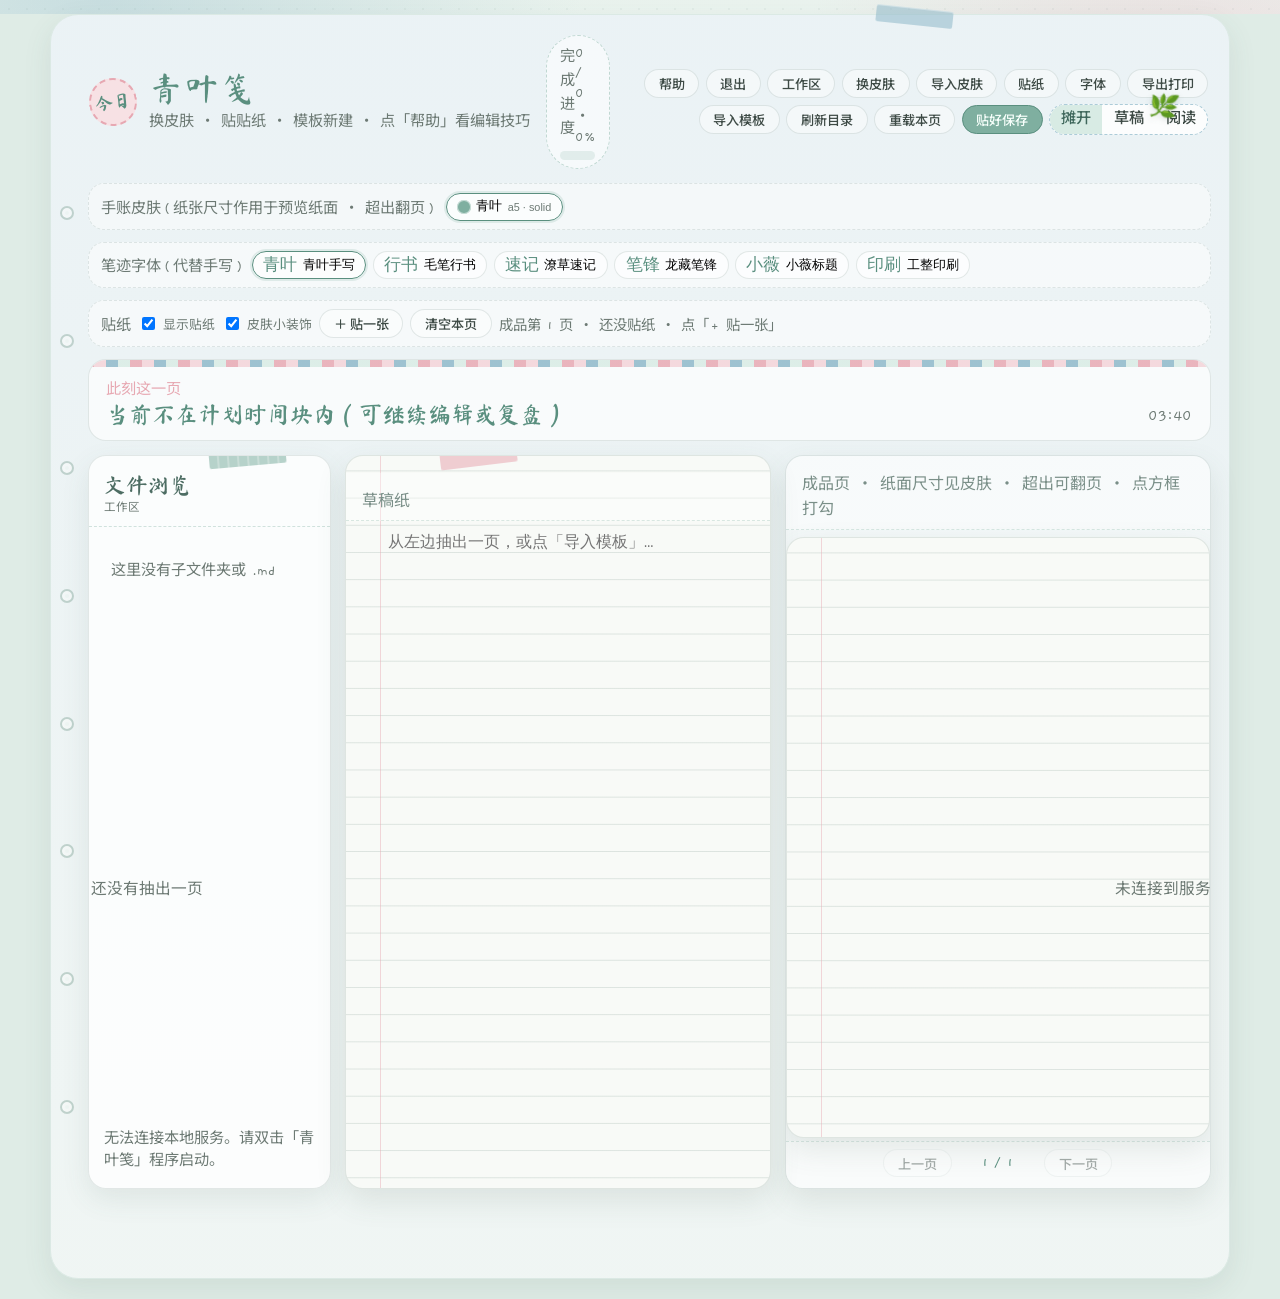
==== index.html @ 2bfd46d1 "Initial release of 青叶笺 (qingye-jian). Local journal-style Markdown editor with skins, stickers, temp" ====
<!DOCTYPE html>
<html lang="zh-CN">
<head>
  <meta charset="UTF-8" />
  <meta name="viewport" content="width=device-width, initial-scale=1" />
  <title>青叶笺 · 学习计划</title>
  <link rel="preconnect" href="https://fonts.googleapis.com" />
  <link rel="preconnect" href="https://fonts.gstatic.com" crossorigin />
  <link href="https://fonts.googleapis.com/css2?family=Gaegu:wght@400;700&family=Liu+Jian+Mao+Cao&family=Long+Cang&family=Ma+Shan+Zheng&family=Noto+Sans+SC:wght@400;500;700&family=ZCOOL+XiaoWei&family=Zhi+Mang+Xing&display=swap" rel="stylesheet" />
  <link rel="stylesheet" href="styles.css" />
  <script defer src="marked.min.js"></script>
  <script defer src="app.js"></script>
</head>
<body data-theme="qingye">
  <div class="desk" aria-hidden="true">
    <div class="desk-wash"></div>
    <div class="desk-dots"></div>
    <div class="petal p1"></div>
    <div class="petal p2"></div>
    <div class="petal p3"></div>
  </div>

  <div class="notebook">
    <div class="spiral" aria-hidden="true">
      <span></span><span></span><span></span><span></span><span></span><span></span><span></span><span></span>
    </div>
    <div class="skin-decor-layer" id="skinDecorLayer" aria-hidden="true"></div>

    <header class="topbar">
      <div class="brand">
        <div class="brand-stamp" id="brandStamp">今日</div>
        <div class="brand-text">
          <h1 class="brand-mark" id="brandMark">青叶笺</h1>
          <p class="brand-sub">换皮肤 · 贴贴纸 · 模板新建 · 点「帮助」看编辑技巧</p>
        </div>
      </div>

      <div class="progress-wrap" title="勾选进度">
        <div class="progress-meta">
          <span>完成进度</span>
          <span><span id="progressLabel">0 / 0</span> · <span id="progressPct">0%</span></span>
        </div>
        <div class="progress-track">
          <div class="progress-fill" id="progressFill"></div>
        </div>
      </div>

      <div class="actions">
        <button type="button" class="btn soft" id="btnHelp" title="打开编辑技巧帮助">帮助</button>
        <button type="button" class="btn soft" id="btnQuitApp" title="退出本地程序（关闭后台服务）">退出</button>
        <button type="button" class="btn soft" id="btnWorkspace" title="点选或浏览选择工作区文件夹">工作区</button>
        <button type="button" class="btn soft" id="btnThemes" title="切换手账皮肤（纸张/横线/贴纸）">换皮肤</button>
        <button type="button" class="btn soft" id="btnImportSkin" title="导入自定义皮肤 JSON">导入皮肤</button>
        <button type="button" class="btn soft" id="btnStickers" title="开关贴纸、添加可写内容的贴纸">贴纸</button>
        <button type="button" class="btn soft" id="btnFonts" title="切换手写 / 印刷字体">字体</button>
        <button type="button" class="btn soft" id="btnExportPrint" title="按成品纸面导出打印 / 另存 PDF">导出打印</button>
        <button type="button" class="btn soft" id="btnTemplates" title="从 templates 复制一份新计划">导入模板</button>
        <button type="button" class="btn soft" id="btnReloadList">刷新目录</button>
        <button type="button" class="btn soft" id="btnReloadFile">重载本页</button>
        <button type="button" class="btn primary" id="btnSave">贴好保存</button>
        <div class="seg" role="group" aria-label="视图">
          <button type="button" class="seg-btn active" data-view="split">摊开</button>
          <button type="button" class="seg-btn" data-view="edit">草稿</button>
          <button type="button" class="seg-btn" data-view="preview">阅读</button>
        </div>
      </div>
    </header>

    <section class="theme-rail" id="themeRail" aria-label="手账皮肤">
      <div class="theme-rail-label">手账皮肤（纸张尺寸作用于预览纸面 · 超出翻页）</div>
      <div class="theme-chips" id="themeChips"></div>
    </section>

    <section class="font-rail" id="fontRail" aria-label="笔迹字体">
      <div class="theme-rail-label">笔迹字体（代替手写）</div>
      <div class="theme-chips" id="fontChips"></div>
    </section>

    <section class="sticker-rail" id="stickerRail" aria-label="贴纸工具">
      <div class="theme-rail-label">贴纸</div>
      <label class="sticker-toggle">
        <input type="checkbox" id="chkStickersEnabled" checked />
        <span>显示贴纸</span>
      </label>
      <label class="sticker-toggle">
        <input type="checkbox" id="chkSkinDecor" checked />
        <span>皮肤小装饰</span>
      </label>
      <button type="button" class="btn soft" id="btnAddSticker">＋ 贴一张</button>
      <button type="button" class="btn soft" id="btnClearStickers" title="清空本页用户贴纸">清空本页</button>
      <span class="sticker-hint" id="stickerHint">贴纸贴在成品页 · 随翻页 · 拖动 / 双击 / 翘边撕掉</span>
    </section>

    <aside class="nowbar" id="nowBar">
      <div class="washi washi-a" aria-hidden="true"></div>
      <div class="now-kicker">此刻这一页</div>
      <div class="now-title" id="nowTitle">还没对上正在进行的时间块</div>
      <div class="now-time" id="nowTime"></div>
    </aside>

    <div class="layout">
      <aside class="files sticker-card" aria-label="工作区 Markdown">
        <div class="tape tape-green" aria-hidden="true"></div>
        <div class="files-head">
          <div class="files-title">文件浏览</div>
          <div class="files-path" id="folderPath">工作区</div>
        </div>
        <ul class="file-list" id="fileList"></ul>
        <p class="files-hint" id="filesHint">可进入子文件夹，打开任意 .md</p>
      </aside>

      <main class="workspace view-split" id="workspace">
        <section class="pane editor-pane paper-pane" aria-label="Markdown 编辑">
          <div class="tape tape-pink" aria-hidden="true"></div>
          <label class="pane-label" for="editor">草稿纸</label>
          <textarea id="editor" spellcheck="false" placeholder="从左边抽出一页，或点「导入模板」…"></textarea>
        </section>
        <section class="pane preview-pane" aria-label="预览">
          <div class="tape tape-sky" aria-hidden="true"></div>
          <div class="pane-label">成品页 · 纸面尺寸见皮肤 · 超出可翻页 · 点方框打勾</div>
          <div class="page-stage paper-pane" id="pageStage">
            <article class="preview markdown-body page-sheet" id="preview"></article>
            <div class="sticker-layer" id="stickerLayer" aria-hidden="true"></div>
          </div>
          <nav class="page-nav" id="pageNav" aria-label="预览翻页">
            <button type="button" class="btn soft page-nav-btn" id="btnPagePrev" title="上一页">上一页</button>
            <span class="page-indicator" id="pageIndicator">1 / 1</span>
            <button type="button" class="btn soft page-nav-btn" id="btnPageNext" title="下一页">下一页</button>
          </nav>
        </section>
      </main>
    </div>

    <footer class="status">
      <span id="fileName">还没有抽出一页</span>
      <span id="saveState">准备好了</span>
    </footer>
  </div>

  <dialog class="modal help-modal" id="helpModal">
    <div class="modal-card help-modal-card">
      <div class="modal-head">
        <div>
          <h2 class="modal-title">编辑技巧</h2>
          <p class="modal-desc">分页、勾选、贴纸、皮肤与导出等写法都在这里。文档在程序目录 <code>help/</code>。</p>
        </div>
        <button type="button" class="btn soft" id="btnHelpClose">关闭</button>
      </div>
      <article class="help-body markdown-body" id="helpBody" aria-live="polite">
        <p class="help-loading">正在打开帮助…</p>
      </article>
      <p class="modal-status" id="helpStatus"></p>
    </div>
  </dialog>

  <dialog class="modal" id="workspaceModal">
    <div class="modal-card">
      <div class="modal-head">
        <div>
          <h2 class="modal-title">选择工作区</h2>
          <p class="modal-desc">工作区内的文件夹和 .md 都能浏览。点常用位置，或打开系统文件夹窗口。</p>
        </div>
        <button type="button" class="btn soft" id="btnWorkspaceClose">关闭</button>
      </div>
      <p class="workspace-current">当前：<strong id="workspaceCurrentPath">-</strong></p>
      <div class="workspace-actions">
        <button type="button" class="btn primary" id="btnWorkspaceBrowse">浏览文件夹…</button>
        <button type="button" class="btn soft" id="btnWorkspaceRefresh">刷新列表</button>
      </div>
      <div class="workspace-grid" id="workspaceGrid"></div>
      <p class="modal-status" id="workspaceStatus"></p>
      <p class="modal-foot">也可以继续手动粘贴路径（高级）：</p>
      <div class="import-row">
        <label class="import-label" for="workspaceManual">路径</label>
        <input class="import-input" id="workspaceManual" type="text" placeholder="例如 D:\document" />
        <button type="button" class="btn soft" id="btnWorkspaceManual">使用此路径</button>
      </div>
    </div>
  </dialog>

  <dialog class="modal" id="templateModal">
    <div class="modal-card" id="templateForm">
      <div class="modal-head">
        <div>
          <h2 class="modal-title">导入手账模板</h2>
          <p class="modal-desc">
            先点选一个模板，再点「导入」。文件会保存到左侧正在浏览的文件夹。
            模板原件在程序目录 <code>templates</code>。
          </p>
        </div>
        <button type="button" class="btn soft" id="btnTemplateClose">关闭</button>
      </div>
      <div class="template-grid" id="templateGrid"></div>
      <div class="import-row">
        <label class="import-label" for="importName">保存为</label>
        <input class="import-input" id="importName" type="text" placeholder="例如：学习计划2026-08-10.md" />
        <button type="button" class="btn primary" id="btnImportConfirm">导入并打开</button>
      </div>
      <p class="modal-status" id="templateStatus"></p>
      <p class="modal-foot" id="templateHint">把新的 .md 放进 templates 后，点刷新或重新打开此面板即可看到。</p>
    </div>
  </dialog>

  <dialog class="modal" id="skinModal">
    <div class="modal-card">
      <div class="modal-head">
        <div>
          <h2 class="modal-title">导入皮肤</h2>
          <p class="modal-desc">
            粘贴皮肤 JSON，或选择 <code>.json</code> 文件。可设计纸张大小、横线、边线、装饰。
            说明见程序目录 <code>skins/README.txt</code>。
          </p>
        </div>
        <button type="button" class="btn soft" id="btnSkinClose">关闭</button>
      </div>
      <div class="import-row">
        <label class="import-label" for="skinFile">文件</label>
        <input class="import-input" id="skinFile" type="file" accept="application/json,.json" />
      </div>
      <label class="import-label" for="skinJson">皮肤 JSON</label>
      <textarea class="skin-json" id="skinJson" spellcheck="false" placeholder='{ "id": "my-skin", "name": "我的皮肤", "colors": { "sage": "#7fafa0" }, "paper": { "size": "a5", "lines": { "style": "dashed" } } }'></textarea>
      <div class="import-row">
        <label class="import-check"><input type="checkbox" id="skinOverwrite" /> 覆盖同名皮肤</label>
        <button type="button" class="btn soft" id="btnSkinLoadExample">填入示例</button>
        <button type="button" class="btn primary" id="btnSkinImport">保存并应用</button>
      </div>
      <p class="modal-status" id="skinStatus"></p>
      <p class="modal-foot">内置预设不会被覆盖；自定义皮肤写入 <code>skins/</code>。</p>
    </div>
  </dialog>

  <dialog class="modal" id="exportModal">
    <div class="modal-card">
      <div class="modal-head">
        <div>
          <h2 class="modal-title">导出成品页</h2>
          <p class="modal-desc">按当前成品页原样导出（版式、横线、比例一致）。可选择是否带贴纸。</p>
        </div>
        <button type="button" class="btn soft" id="btnExportClose">关闭</button>
      </div>
      <p class="modal-status" id="exportStatus"></p>
      <div class="import-row export-actions">
        <button type="button" class="btn primary" id="btnExportWithStickers">带贴纸导出</button>
        <button type="button" class="btn soft" id="btnExportPlain">不带贴纸导出</button>
      </div>
      <p class="modal-foot">将打开打印页，可「另存为 PDF」或下载 HTML。</p>
    </div>
  </dialog>

  <dialog class="modal" id="stickerModal">
    <div class="modal-card sticker-modal-card">
      <div class="modal-head">
        <div>
          <h2 class="modal-title" id="stickerModalTitle">贴一张贴纸</h2>
          <p class="modal-desc">选形状、写内容，贴到手账上。可拖动调整位置，带轻微倾斜的粘贴感。</p>
        </div>
        <button type="button" class="btn soft" id="btnStickerClose">关闭</button>
      </div>

      <div class="sticker-form">
        <div class="sticker-form-main">
          <label class="import-label" for="stickerText">贴纸文字</label>
          <textarea class="sticker-text-input" id="stickerText" maxlength="80" placeholder="例如：今天重点 · 别忘了复盘"></textarea>

          <div class="sticker-shape-label">形状</div>
          <div class="shape-grid" id="shapeGrid" role="listbox" aria-label="贴纸形状"></div>

          <div class="sticker-color-label">底色</div>
          <div class="color-grid" id="stickerColorGrid"></div>

          <div class="sticker-sliders">
            <label>倾斜 <input type="range" id="stickerRotate" min="-18" max="18" value="-4" /> <span id="stickerRotateVal">-4°</span></label>
            <label>大小 <input type="range" id="stickerSize" min="88" max="200" value="128" /> <span id="stickerSizeVal">128</span></label>
          </div>
        </div>
        <div class="sticker-preview-wrap">
          <div class="sticker-preview-label">预览</div>
          <div class="sticker-preview-stage">
            <div class="user-sticker shape-note" id="stickerPreview">
              <div class="sticker-face"><div class="sticker-text" id="stickerPreviewText">贴纸</div></div>
            </div>
          </div>
        </div>
      </div>

      <div class="import-row">
        <button type="button" class="btn soft" id="btnStickerDelete" hidden>撕掉这张</button>
        <button type="button" class="btn primary" id="btnStickerSave">贴上去</button>
      </div>
      <p class="modal-status" id="stickerModalStatus"></p>
    </div>
  </dialog>
</body>
</html>
---- styles.css ----
:root {
  --ink: #3d4a45;
  --ink-soft: #6d7a74;
  --paper: #f8faf7;
  --paper-line: rgba(120, 150, 140, 0.22);
  --sage: #7fafa0;
  --sage-deep: #5a8f7f;
  --blush: #e7a8b2;
  --sky: #8eb8c9;
  --lemon: #e6d39a;
  --panel: rgba(255, 255, 255, 0.72);
  --line: rgba(90, 120, 110, 0.16);
  --shadow: 0 10px 28px rgba(70, 95, 85, 0.1);
  --radius: 22px;
  --font-hand: "Ma Shan Zheng", "Liu Jian Mao Cao", cursive;
  --font-cute: "Gaegu", "Noto Sans SC", sans-serif;
  --font-ui: "Noto Sans SC", "PingFang SC", sans-serif;
  --font-read: "Gaegu", "Noto Sans SC", sans-serif;
  /* skin-driven layout / paper */
  --sidebar-width: 15.2rem;
  --notebook-max: 1180px;
  --content-gap: 0.9rem;
  --paper-min-h: 68vh;
  --paper-radius: 18px;
  --paper-shadow: 0 12px 30px rgba(70, 95, 85, 0.12);
  --paper-pane-max: none;
  --page-aspect: auto;
  --page-max-h: min(78vh, 900px);
  --line-gap: 1.7rem;
  --line-color: rgba(120, 150, 140, 0.22);
  --line-offset: 2.6rem;
  --margin-left: 2.1rem;
  --margin-color: rgba(231, 168, 178, 0.45);
}

* { box-sizing: border-box; }

html, body {
  margin: 0;
  min-height: 100%;
  color: var(--ink);
  font-family: var(--font-ui);
  background: #dfece6;
}

/* ---- desk atmosphere ---- */
.desk {
  position: fixed;
  inset: 0;
  z-index: -1;
  overflow: hidden;
}

.desk-wash {
  position: absolute;
  inset: 0;
  background:
    radial-gradient(800px 420px at 8% 0%, rgba(142, 184, 201, 0.35), transparent 60%),
    radial-gradient(700px 380px at 92% 8%, rgba(231, 168, 178, 0.28), transparent 55%),
    radial-gradient(600px 360px at 50% 100%, rgba(127, 175, 160, 0.25), transparent 60%),
    linear-gradient(165deg, #e7f2ec 0%, #eef4f1 40%, #e4ebe6 100%);
}

.desk-dots {
  position: absolute;
  inset: 0;
  opacity: 0.28;
  background-image: radial-gradient(rgba(90, 120, 110, 0.22) 1px, transparent 1px);
  background-size: 18px 18px;
  animation: drift 28s linear infinite;
}

.petal {
  position: absolute;
  width: 18px;
  height: 28px;
  border-radius: 70% 70% 65% 65%;
  opacity: 0.45;
  filter: blur(0.2px);
  animation: floaty 9s ease-in-out infinite;
}

.p1 { left: 8%; top: 18%; background: #e7a8b2; animation-delay: 0s; }
.p2 { right: 12%; top: 28%; background: #8eb8c9; width: 14px; height: 22px; animation-delay: 1.4s; }
.p3 { left: 22%; bottom: 16%; background: #7fafa0; width: 16px; height: 24px; animation-delay: 2.2s; }

@keyframes drift {
  from { transform: translateY(0); }
  to { transform: translateY(-18px); }
}

@keyframes floaty {
  0%, 100% { transform: translateY(0) rotate(-8deg); }
  50% { transform: translateY(-14px) rotate(10deg); }
}

@keyframes tape-in {
  from { opacity: 0; transform: translateY(-8px) rotate(-2deg); }
  to { opacity: 1; transform: translateY(0) rotate(var(--tape-rot, -4deg)); }
}

/* ---- notebook shell ---- */
.notebook {
  width: min(var(--notebook-max), calc(100% - 1.5rem));
  margin: 0.9rem auto 1.2rem;
  padding: 0.85rem 0.95rem 2.8rem;
  border-radius: 28px;
  background:
    linear-gradient(
      180deg,
      color-mix(in srgb, var(--sky) 18%, white),
      color-mix(in srgb, var(--sage) 12%, white)
    );
  border: 1px solid color-mix(in srgb, var(--sage) 28%, white);
  box-shadow: var(--shadow);
  position: relative;
  transition: background 0.35s ease, border-color 0.35s ease, width 0.35s ease;
}

.skin-decor-layer {
  position: absolute;
  inset: 0;
  z-index: 5;
  overflow: hidden;
  pointer-events: none;
}

/* Stickers live on the finished preview page (page-stage), not the whole notebook */
.page-stage .sticker-layer {
  position: absolute;
  inset: 0;
  z-index: 8;
  overflow: hidden;
  pointer-events: none;
}

.page-stage .sticker-layer.is-active {
  pointer-events: none; /* only stickers themselves receive events */
}

.skin-decor {
  position: absolute;
  line-height: 1;
  filter: drop-shadow(0 2px 3px rgba(40, 55, 50, 0.16));
  animation: sticker-pop 0.5s cubic-bezier(0.2, 1.2, 0.4, 1) both;
  user-select: none;
  opacity: var(--sticker-opacity, 0.9);
  transform: rotate(var(--sticker-rot, 0deg));
  pointer-events: none;
}

/* User stickers — die-cut paste look */
.user-sticker {
  --sticker-bg: #fff8f4;
  --sticker-ink: #4a3d42;
  --sticker-rot: -4deg;
  position: absolute;
  width: var(--sticker-w, 128px);
  min-height: 3.2rem;
  color: var(--sticker-ink);
  cursor: grab;
  pointer-events: auto;
  z-index: 6;
  transform: translate(-50%, -50%) rotate(var(--sticker-rot)) scale(var(--sticker-scale, 1));
  transform-origin: center center;
  animation: sticker-pop 0.45s cubic-bezier(0.2, 1.15, 0.35, 1) both;
  touch-action: none;
  user-select: none;
}

.user-sticker:active { cursor: grabbing; }

.user-sticker.is-dragging {
  z-index: 12;
  --sticker-scale: 1.04;
  transition: none;
}

.user-sticker .sticker-face {
  position: relative;
  width: 100%;
  min-height: 3.2rem;
  padding: 0.7rem 0.8rem;
  display: grid;
  place-items: center;
  text-align: center;
  background:
    radial-gradient(120% 80% at 20% 0%, rgba(255, 255, 255, 0.75), transparent 55%),
    radial-gradient(90% 70% at 90% 100%, rgba(0, 0, 0, 0.04), transparent 50%),
    var(--sticker-bg);
  color: var(--sticker-ink);
  border: 2px solid rgba(255, 255, 255, 0.92);
  box-shadow:
    0 1px 0 rgba(255, 255, 255, 0.85) inset,
    0 10px 18px rgba(55, 70, 65, 0.16),
    0 2px 4px rgba(55, 70, 65, 0.1);
  font-family: var(--font-cute);
  font-size: 0.98rem;
  line-height: 1.25;
  word-break: break-word;
}

.user-sticker .sticker-face::after {
  /* cut-corner notch under the peel */
  content: "";
  position: absolute;
  right: -1px;
  top: -1px;
  width: 1.35rem;
  height: 1.35rem;
  background: linear-gradient(225deg, rgba(0, 0, 0, 0.06) 0 46%, transparent 48%);
  pointer-events: none;
  z-index: 1;
}

.user-sticker .sticker-text {
  max-width: 100%;
  white-space: pre-wrap;
}

/* Always-visible peeled corner — tear-off affordance */
.user-sticker .sticker-peel {
  position: absolute;
  top: -0.2rem;
  right: -0.2rem;
  width: 1.85rem;
  height: 1.85rem;
  border: 0;
  padding: 0;
  background: transparent;
  cursor: pointer;
  z-index: 4;
  overflow: visible;
}

.user-sticker .sticker-peel-fold {
  position: absolute;
  top: 0;
  right: 0;
  width: 1.55rem;
  height: 1.55rem;
  clip-path: polygon(100% 0, 0 0, 100% 100%);
  background:
    linear-gradient(
      225deg,
      #fffefb 0%,
      color-mix(in srgb, var(--sticker-bg) 55%, #fff) 38%,
      color-mix(in srgb, var(--sticker-bg) 70%, #d8cfc4) 72%,
      #cbbfb0 100%
    );
  box-shadow:
    -2px 3px 5px rgba(40, 45, 40, 0.18),
    -1px 1px 0 rgba(255, 255, 255, 0.55) inset;
  transform-origin: top right;
  transform: perspective(48px) rotateX(10deg) rotateZ(-3deg);
  transition: transform 0.22s ease, box-shadow 0.22s ease, filter 0.22s ease;
  filter: drop-shadow(-1px 2px 2px rgba(0, 0, 0, 0.1));
}

.user-sticker .sticker-peel-fold::before {
  /* crease line */
  content: "";
  position: absolute;
  inset: 0;
  background: linear-gradient(
    225deg,
    transparent 42%,
    rgba(80, 60, 50, 0.18) 49%,
    transparent 56%
  );
  pointer-events: none;
}

.user-sticker .sticker-peel .sticker-x {
  display: none;
}

.user-sticker:hover .sticker-peel-fold,
.user-sticker.is-selected .sticker-peel-fold,
.user-sticker .sticker-peel:hover .sticker-peel-fold {
  transform: perspective(48px) rotateX(22deg) rotateZ(-7deg) translate(-2px, 2px);
  box-shadow:
    -4px 6px 10px rgba(40, 45, 40, 0.22),
    -1px 1px 0 rgba(255, 255, 255, 0.65) inset;
}

.user-sticker .sticker-peel:focus-visible {
  outline: 2px solid var(--sage);
  outline-offset: 2px;
  border-radius: 4px;
}

body.stickers-off .page-stage .sticker-layer,
body.skin-decor-off .skin-decor-layer {
  display: none;
}

/* shapes */
.user-sticker.shape-note .sticker-face { border-radius: 14px; }
.user-sticker.shape-round .sticker-face {
  border-radius: 50%;
  aspect-ratio: 1;
  min-height: 0;
  padding: 1rem;
}
.user-sticker.shape-oval .sticker-face {
  border-radius: 50%;
  aspect-ratio: 1.45 / 1;
  min-height: 0;
  padding: 0.85rem 1.1rem;
}
.user-sticker.shape-washi .sticker-face {
  border-radius: 3px;
  min-height: 2.4rem;
  padding: 0.45rem 0.9rem;
  border-style: dashed;
  border-width: 1.5px;
  border-color: color-mix(in srgb, var(--sticker-ink) 22%, white);
  opacity: 0.95;
  background:
    repeating-linear-gradient(
      90deg,
      transparent 0 7px,
      rgba(255, 255, 255, 0.22) 7px 9px
    ),
    color-mix(in srgb, var(--sticker-bg) 82%, transparent);
  box-shadow: 0 4px 10px rgba(55, 70, 65, 0.12);
}
.user-sticker.shape-ticket .sticker-face {
  border-radius: 6px;
  background-image:
    radial-gradient(circle at left center, transparent 6px, var(--sticker-bg) 6.5px),
    radial-gradient(circle at right center, transparent 6px, var(--sticker-bg) 6.5px);
  background-color: var(--sticker-bg);
  border: 1.5px dashed color-mix(in srgb, var(--sticker-ink) 25%, white);
}
.user-sticker.shape-heart .sticker-face {
  border: 0;
  padding: 1.4rem 1rem 1.15rem;
  aspect-ratio: 1.05;
  min-height: 0;
  border-radius: 55% 55% 48% 48% / 48% 48% 62% 62%;
  box-shadow:
    0 1px 0 rgba(255, 255, 255, 0.8) inset,
    0 10px 16px rgba(55, 70, 65, 0.15);
}
.user-sticker.shape-cloud .sticker-face {
  border-radius: 40% 45% 40% 42% / 55% 50% 55% 48%;
  padding: 1rem 1.15rem;
}

@keyframes sticker-pop {
  from {
    opacity: 0;
    transform: translate(-50%, -50%) scale(0.7) rotate(calc(var(--sticker-rot) - 8deg));
  }
  to {
    opacity: 1;
    transform: translate(-50%, -50%) scale(var(--sticker-scale, 1)) rotate(var(--sticker-rot));
  }
}

.font-rail,
.sticker-rail {
  margin: 0 0.2rem 0.75rem 1.35rem;
  padding: 0.5rem 0.75rem;
  border-radius: 16px;
  background: rgba(255, 255, 255, 0.5);
  border: 1px dashed var(--line);
  display: flex;
  flex-wrap: wrap;
  gap: 0.45rem;
  align-items: center;
}

.font-rail.pulse {
  border-color: var(--sky);
  box-shadow: 0 0 0 3px rgba(142, 184, 201, 0.28);
}

.sticker-rail.pulse {
  border-color: var(--blush);
  box-shadow: 0 0 0 3px rgba(231, 168, 178, 0.25);
}

.font-chip .font-sample {
  font-size: 1.05rem;
  line-height: 1;
  color: var(--sage-deep);
}

.sticker-toggle {
  display: inline-flex;
  align-items: center;
  gap: 0.3rem;
  font-size: 0.8rem;
  color: var(--ink-soft);
  cursor: pointer;
}

.sticker-hint {
  font-family: var(--font-cute);
  font-size: 0.9rem;
  color: var(--ink-soft);
}

.sticker-form {
  display: grid;
  grid-template-columns: 1.3fr 0.9fr;
  gap: 1rem;
  margin-bottom: 0.75rem;
}

.sticker-text-input {
  width: 100%;
  min-height: 5rem;
  margin: 0.25rem 0 0.75rem;
  padding: 0.65rem 0.75rem;
  border-radius: 12px;
  border: 1px solid var(--line);
  background: rgba(255, 255, 255, 0.9);
  font-family: var(--font-cute);
  font-size: 1.05rem;
  color: var(--ink);
  resize: vertical;
}

.sticker-shape-label,
.sticker-color-label,
.sticker-preview-label {
  font-size: 0.78rem;
  color: var(--ink-soft);
  margin-bottom: 0.35rem;
}

.shape-grid,
.color-grid {
  display: flex;
  flex-wrap: wrap;
  gap: 0.4rem;
  margin-bottom: 0.75rem;
}

.shape-btn {
  border: 1px solid var(--line);
  background: rgba(255, 255, 255, 0.85);
  border-radius: 12px;
  padding: 0.4rem 0.55rem;
  font-size: 0.78rem;
  cursor: pointer;
  color: var(--ink);
}

.shape-btn.active {
  border-color: var(--sage-deep);
  box-shadow: 0 0 0 2px rgba(127, 175, 160, 0.22);
}

.color-dot {
  width: 1.45rem;
  height: 1.45rem;
  border-radius: 50%;
  border: 2px solid rgba(255, 255, 255, 0.9);
  box-shadow: 0 0 0 1px var(--line);
  cursor: pointer;
  padding: 0;
}

.color-dot.active {
  box-shadow: 0 0 0 2px var(--sage-deep);
}

.sticker-sliders {
  display: grid;
  gap: 0.45rem;
  font-size: 0.8rem;
  color: var(--ink-soft);
}

.sticker-sliders label {
  display: grid;
  grid-template-columns: 2.5rem 1fr 2.2rem;
  gap: 0.4rem;
  align-items: center;
}

.sticker-preview-stage {
  min-height: 12rem;
  border-radius: 16px;
  background:
    linear-gradient(var(--line-color, rgba(120, 150, 140, 0.18)) 1px, transparent 1px) 0 1.2rem / 100% 1.5rem,
    #f7faf7;
  border: 1px dashed var(--line);
  position: relative;
  overflow: hidden;
}

.sticker-preview-stage .user-sticker {
  left: 50%;
  top: 50%;
  cursor: default;
  animation: none;
}

.sticker-preview-stage .user-sticker .sticker-peel { display: none !important; }

@media (max-width: 720px) {
  .sticker-form { grid-template-columns: 1fr; }
}

body.skin-hide-spiral .spiral { display: none; }
body.skin-hide-tape .tape { display: none; }
body.skin-hide-petals .petal { display: none; }

.spiral {
  position: absolute;
  left: 0.55rem;
  top: 4.8rem;
  bottom: 3.2rem;
  width: 18px;
  display: flex;
  flex-direction: column;
  justify-content: space-evenly;
  pointer-events: none;
  opacity: 0.55;
}

.spiral span {
  width: 14px;
  height: 14px;
  border: 2px solid #9bb7ad;
  border-radius: 50%;
  background: #eef6f2;
  box-shadow: inset 0 0 0 3px rgba(255, 255, 255, 0.7);
}

/* ---- top ---- */
.topbar {
  display: grid;
  grid-template-columns: auto 1fr auto;
  gap: 1rem;
  align-items: center;
  padding: 0.35rem 0.35rem 0.85rem 1.4rem;
}

.brand {
  display: flex;
  align-items: center;
  gap: 0.75rem;
  min-width: 9rem;
}

.brand-stamp {
  width: 3rem;
  height: 3rem;
  border-radius: 50%;
  border: 2px dashed var(--blush);
  color: var(--sage-deep);
  display: grid;
  place-items: center;
  font-family: var(--font-hand);
  font-size: 1.15rem;
  transform: rotate(-8deg);
  background: color-mix(in srgb, var(--blush) 35%, white);
  transition: background 0.25s ease, border-color 0.25s ease, color 0.25s ease;
}

.brand-mark {
  margin: 0;
  font-family: var(--font-hand);
  font-weight: 400;
  font-size: 2.1rem;
  letter-spacing: 0.06em;
  color: var(--sage-deep);
  line-height: 1;
  transition: color 0.25s ease;
}

.brand-sub {
  margin: 0.15rem 0 0;
  font-family: var(--font-cute);
  font-size: 0.95rem;
  color: var(--ink-soft);
}

.progress-wrap {
  max-width: 22rem;
  width: 100%;
  justify-self: center;
  background: rgba(255, 255, 255, 0.55);
  border: 1px dashed rgba(127, 175, 160, 0.45);
  border-radius: 999px;
  padding: 0.45rem 0.85rem 0.55rem;
}

.progress-meta {
  display: flex;
  justify-content: space-between;
  font-family: var(--font-cute);
  font-size: 0.95rem;
  color: var(--ink-soft);
  margin-bottom: 0.25rem;
}

.progress-track {
  height: 0.55rem;
  border-radius: 999px;
  background: rgba(127, 175, 160, 0.18);
  overflow: hidden;
}

.progress-fill {
  height: 100%;
  width: 0%;
  background: linear-gradient(90deg, var(--sage), var(--sky));
  transition: width 0.35s ease;
}

.actions {
  display: flex;
  flex-wrap: wrap;
  gap: 0.4rem;
  align-items: center;
  justify-content: flex-end;
}

.btn, .seg-btn {
  border: 1px solid var(--line);
  background: rgba(255, 255, 255, 0.7);
  color: var(--ink);
  border-radius: 999px;
  padding: 0.42rem 0.85rem;
  font: 500 0.82rem/1 var(--font-ui);
  cursor: pointer;
  transition: transform 0.15s ease, background 0.15s ease;
}

.btn:hover, .seg-btn:hover {
  transform: translateY(-1px) rotate(-0.4deg);
  background: #fff;
}

.btn.soft {
  background: rgba(255, 255, 255, 0.45);
}

.btn.primary {
  background: var(--sage);
  border-color: var(--sage-deep);
  color: #f7fffb;
}

.btn.primary:hover {
  background: var(--sage-deep);
}

.seg {
  display: inline-flex;
  border: 1px dashed rgba(142, 184, 201, 0.7);
  border-radius: 999px;
  overflow: hidden;
  background: rgba(255, 255, 255, 0.5);
}

.seg-btn {
  border: 0;
  border-radius: 0;
  padding: 0.42rem 0.7rem;
  font-family: var(--font-cute);
  font-size: 0.95rem;
}

.seg-btn.active {
  background: #d8ebe4;
  color: #3f675c;
}

/* ---- now strip ---- */
.nowbar {
  margin: 0 0.2rem 0 1.35rem;
  padding: 0.85rem 1.1rem;
  border-radius: 18px;
  background: rgba(255, 255, 255, 0.66);
  border: 1px solid var(--line);
  position: relative;
  display: grid;
  grid-template-columns: 1fr auto;
  gap: 0.2rem 1rem;
  overflow: hidden;
}

.washi {
  position: absolute;
  left: -0.4rem;
  right: -0.4rem;
  top: 0;
  height: 0.42rem;
  opacity: 0.85;
}

.washi-a {
  background: repeating-linear-gradient(
    90deg,
    #e7a8b2 0 12px,
    #f3d3d8 12px 24px,
    #8eb8c9 24px 36px,
    #d8ebe4 36px 48px
  );
}

.now-kicker {
  grid-column: 1 / -1;
  margin-top: 0.15rem;
  font-family: var(--font-cute);
  font-size: 0.95rem;
  color: var(--blush);
}

.now-title {
  font-family: var(--font-hand);
  font-size: 1.45rem;
  color: var(--sage-deep);
  transition: color 0.25s ease;
}

.now-time {
  font-family: var(--font-cute);
  font-size: 1.05rem;
  color: var(--ink-soft);
  align-self: end;
}

/* ---- layout ---- */
.layout {
  display: grid;
  grid-template-columns: var(--sidebar-width) 1fr;
  gap: var(--content-gap);
  padding: 0.9rem 0.2rem 0 1.35rem;
  align-items: stretch;
}

.sticker-card,
.paper-pane {
  position: relative;
}

.tape {
  --tape-rot: -5deg;
  position: absolute;
  top: -0.45rem;
  left: 50%;
  width: 4.8rem;
  height: 1.05rem;
  transform: translateX(-50%) rotate(var(--tape-rot));
  border-radius: 2px;
  opacity: 0.82;
  z-index: 2;
  animation: tape-in 0.55s ease both;
  box-shadow: 0 1px 0 rgba(255, 255, 255, 0.35) inset;
}

.tape-green {
  background: rgba(127, 175, 160, 0.55);
  background-image: repeating-linear-gradient(
    90deg,
    transparent 0 8px,
    rgba(255, 255, 255, 0.25) 8px 10px
  );
}

.tape-pink {
  --tape-rot: -7deg;
  left: 22%;
  background: rgba(231, 168, 178, 0.55);
  animation-delay: 0.08s;
}

.tape-sky {
  --tape-rot: 6deg;
  left: 70%;
  background: rgba(142, 184, 201, 0.55);
  animation-delay: 0.16s;
}

.files {
  border-radius: var(--paper-radius, var(--radius));
  background: rgba(255, 255, 255, 0.78);
  border: 1px solid var(--line);
  box-shadow: var(--shadow);
  display: flex;
  flex-direction: column;
  min-height: var(--paper-min-h);
  overflow: hidden;
}

.files-head {
  padding: 1.1rem 0.95rem 0.7rem;
  border-bottom: 1px dashed rgba(127, 175, 160, 0.35);
}

.files-title {
  font-family: var(--font-hand);
  font-size: 1.35rem;
  color: #4d6d63;
}

.files-path {
  margin-top: 0.2rem;
  font-size: 0.72rem;
  color: var(--ink-soft);
  word-break: break-all;
  line-height: 1.35;
}

.file-list {
  list-style: none;
  margin: 0;
  padding: 0.45rem;
  overflow: auto;
  flex: 1;
}

.file-list li { margin: 0 0 0.25rem; }

.file-item {
  width: 100%;
  text-align: left;
  border: 1px solid transparent;
  background: transparent;
  border-radius: 14px;
  padding: 0.55rem 0.65rem;
  font: 500 0.84rem/1.35 var(--font-ui);
  color: var(--ink);
  cursor: pointer;
}

.file-item:hover {
  background: rgba(142, 184, 201, 0.14);
  border-color: rgba(142, 184, 201, 0.35);
}

.file-item.active {
  background: rgba(127, 175, 160, 0.18);
  border-color: rgba(127, 175, 160, 0.45);
  color: #3f675c;
  box-shadow: 0 0 0 2px rgba(255, 255, 255, 0.7) inset;
}

.file-empty,
.files-hint {
  margin: 0;
  padding: 0.75rem 0.95rem 1rem;
  font-family: var(--font-cute);
  font-size: 0.95rem;
  color: var(--ink-soft);
  line-height: 1.45;
}

.workspace {
  display: grid;
  gap: var(--content-gap);
  min-width: 0;
  min-height: var(--paper-min-h);
  justify-items: stretch;
}

.workspace.view-split { grid-template-columns: 1fr 1fr; }
.workspace.view-edit .preview-pane,
.workspace.view-preview .editor-pane { display: none; }
.workspace.view-edit,
.workspace.view-preview { grid-template-columns: 1fr; justify-items: center; }

.pane {
  min-height: var(--paper-min-h);
  width: 100%;
  max-width: var(--paper-pane-max);
  border-radius: var(--paper-radius, var(--radius));
  background: var(--paper);
  border: 1px solid var(--line);
  box-shadow: var(--paper-shadow, var(--shadow));
  overflow: hidden;
  display: flex;
  flex-direction: column;
  transition: max-width 0.35s ease, border-radius 0.35s ease, box-shadow 0.35s ease;
}

.preview-pane {
  max-width: none;
  background: rgba(255, 255, 255, 0.35);
  align-items: stretch;
}

.page-stage {
  position: relative;
  flex: 1 1 auto;
  min-height: 0;
  width: 100%;
  margin: 0 auto;
  overflow: hidden;
  display: flex;
  flex-direction: column;
}

.export-actions {
  justify-content: flex-start;
  margin-top: 0.5rem;
}

.page-sheet {
  flex: 1 1 auto;
  min-height: 0;
  height: 100%;
  overflow: hidden;
}

.page-nav {
  display: flex;
  align-items: center;
  justify-content: center;
  gap: 0.65rem;
  padding: 0.45rem 0.75rem 0.65rem;
  border-top: 1px dashed rgba(127, 175, 160, 0.28);
  background: rgba(255, 255, 255, 0.4);
}

.page-nav.is-single .page-nav-btn {
  opacity: 0.45;
}

.page-indicator {
  font-family: var(--font-cute);
  font-size: 0.95rem;
  color: var(--sage-deep);
  min-width: 4.5rem;
  text-align: center;
}

.page-nav-btn:disabled {
  opacity: 0.4;
  cursor: default;
}

.page-sheet.flip-next {
  animation: page-flip-next 0.36s ease;
}

.page-sheet.flip-prev {
  animation: page-flip-prev 0.36s ease;
}

@keyframes page-flip-next {
  0% {
    opacity: 0.35;
    transform: perspective(900px) rotateY(-14deg) translateX(12px);
    box-shadow: -8px 0 18px rgba(40, 55, 50, 0.12);
  }
  100% {
    opacity: 1;
    transform: none;
    box-shadow: none;
  }
}

@keyframes page-flip-prev {
  0% {
    opacity: 0.35;
    transform: perspective(900px) rotateY(14deg) translateX(-12px);
    box-shadow: 8px 0 18px rgba(40, 55, 50, 0.12);
  }
  100% {
    opacity: 1;
    transform: none;
    box-shadow: none;
  }
}

/* Ruled / dotted / grid paper — lines on ::before, margin on ::after */
.paper-pane {
  position: relative;
  background-color: var(--paper);
  background-image: none;
  isolation: isolate;
}

.paper-pane::before,
.paper-pane::after {
  content: "";
  position: absolute;
  inset: 0;
  z-index: 0;
  pointer-events: none;
}

.paper-pane::after {
  background-image: linear-gradient(
    90deg,
    transparent var(--margin-left),
    var(--margin-color) var(--margin-left),
    var(--margin-color) calc(var(--margin-left) + 1px),
    transparent calc(var(--margin-left) + 1px)
  );
  background-repeat: no-repeat;
}

.paper-pane > * {
  position: relative;
  z-index: 1;
}

body[data-lines="on"][data-line-style="solid"] .paper-pane::before {
  background-image: linear-gradient(var(--line-color) 1px, transparent 1px);
  background-size: 100% var(--line-gap);
  background-position: 0 var(--line-offset);
  background-repeat: repeat;
}

body[data-lines="on"][data-line-style="dashed"] .paper-pane::before {
  background-image: repeating-linear-gradient(
    to bottom,
    transparent 0,
    transparent calc(var(--line-gap) - 1px),
    var(--line-color) calc(var(--line-gap) - 1px),
    var(--line-color) var(--line-gap)
  );
  background-position: 0 var(--line-offset);
  -webkit-mask-image: repeating-linear-gradient(90deg, #000 0 9px, transparent 9px 15px);
  mask-image: repeating-linear-gradient(90deg, #000 0 9px, transparent 9px 15px);
}

body[data-lines="on"][data-line-style="dotted"] .paper-pane::before {
  background-image: radial-gradient(circle, var(--line-color) 1.1px, transparent 1.25px);
  background-size: var(--line-gap) var(--line-gap);
  background-position: 0.4rem var(--line-offset);
  background-repeat: repeat;
}

body[data-lines="on"][data-line-style="grid"] .paper-pane::before {
  background-image:
    linear-gradient(var(--line-color) 1px, transparent 1px),
    linear-gradient(90deg, var(--line-color) 1px, transparent 1px);
  background-size: var(--line-gap) var(--line-gap), var(--line-gap) var(--line-gap);
  background-position: 0 var(--line-offset), 0 var(--line-offset);
  background-repeat: repeat, repeat;
}

body[data-margin="off"] .paper-pane {
  --margin-color: transparent;
}

/* Paper page size presets — ISO-ish ratios on preview page-stage */
body[data-paper-size="full"] {
  --paper-pane-max: none;
  --page-aspect: auto;
}
body[data-paper-size="wide"] {
  --paper-pane-max: none;
  --page-aspect: auto;
}
body[data-paper-size="a4"] {
  --paper-pane-max: 42rem;
  --page-aspect: 210 / 297;
}
body[data-paper-size="a5"] {
  --paper-pane-max: 30rem;
  --page-aspect: 148 / 210;
}
body[data-paper-size="b6"] {
  --paper-pane-max: 24rem;
  --page-aspect: 125 / 176;
}
body[data-paper-size="square"] {
  --paper-pane-max: 28rem;
  --page-aspect: 1 / 1;
}

body[data-paper-fixed="1"] .editor-pane {
  max-width: min(var(--paper-pane-max), 100%);
}

body[data-paper-fixed="1"] .page-stage {
  flex: 0 0 auto;
  width: min(var(--paper-pane-max), 100%);
  aspect-ratio: var(--page-aspect);
  max-height: var(--page-max-h);
  margin: 0.45rem auto 0.2rem;
  border-radius: var(--paper-radius, var(--radius));
  border: 1px solid var(--line);
  box-shadow: var(--paper-shadow, var(--shadow));
}

body[data-paper-fixed="0"] .page-stage {
  border-radius: 0 0 var(--paper-radius, var(--radius)) var(--paper-radius, var(--radius));
  border: 0;
  box-shadow: none;
  max-height: none;
  aspect-ratio: auto;
}

body[data-paper-size="a5"] .workspace.view-split,
body[data-paper-size="b6"] .workspace.view-split,
body[data-paper-size="square"] .workspace.view-split,
body[data-paper-size="a4"] .workspace.view-split {
  justify-items: center;
}

body[data-paper-size="a4"] .workspace.view-preview,
body[data-paper-size="a5"] .workspace.view-preview,
body[data-paper-size="b6"] .workspace.view-preview,
body[data-paper-size="square"] .workspace.view-preview {
  justify-items: center;
}

.pane-label {
  padding: 0.85rem 1rem 0.55rem;
  font-family: var(--font-cute);
  font-size: 1rem;
  color: #7a8f88;
  border-bottom: 1px dashed rgba(127, 175, 160, 0.28);
  background: rgba(255, 255, 255, 0.35);
}

#editor {
  flex: 1;
  width: 100%;
  border: 0;
  resize: none;
  padding: 0.55rem 1.1rem 1.4rem calc(var(--margin-left) + 0.5rem);
  background: transparent;
  color: var(--ink);
  font: 400 0.98rem/var(--line-gap) ui-monospace, "Cascadia Code", Consolas, monospace;
  outline: none;
}

.preview {
  flex: 1;
  overflow: hidden;
  padding: 0.7rem 1.25rem 1.2rem calc(var(--margin-left) + 0.5rem);
  font-family: var(--font-read);
  font-size: 1.12rem;
  line-height: calc(var(--line-gap) * 1.02);
}

/* Forced page break marker from md: <!-- pagebreak --> — invisible in preview */
.journal-pagebreak,
[data-pagebreak] {
  display: none !important;
  height: 0 !important;
  margin: 0 !important;
  padding: 0 !important;
  border: 0 !important;
  overflow: hidden !important;
}

.page-measure {
  position: absolute !important;
  left: -10000px !important;
  top: 0 !important;
  visibility: hidden !important;
  pointer-events: none !important;
  overflow: visible !important;
  height: auto !important;
  max-height: none !important;
  flex: none !important;
}

.markdown-body h1,
.markdown-body h2,
.markdown-body h3 {
  font-family: var(--font-hand);
  font-weight: 400;
  line-height: 1.25;
  margin: 1.25rem 0 0.55rem;
  color: var(--sage-deep);
}

.markdown-body h1 {
  font-size: 2rem;
  border-bottom: 2px dashed color-mix(in srgb, var(--blush) 70%, white);
  padding-bottom: 0.4rem;
}

.markdown-body h2 { font-size: 1.55rem; color: var(--sage); }
.markdown-body h3 { font-size: 1.28rem; color: var(--sky); }

.markdown-body blockquote {
  margin: 1rem 0;
  padding: 0.65rem 0.9rem;
  border-left: 4px solid var(--blush);
  background: rgba(231, 168, 178, 0.12);
  border-radius: 0 14px 14px 0;
  font-family: var(--font-cute);
}

.markdown-body table {
  width: 100%;
  border-collapse: collapse;
  margin: 0.9rem 0 1.2rem;
  font-size: 0.95rem;
  font-family: var(--font-ui);
  background: rgba(255, 255, 255, 0.55);
}

.markdown-body th,
.markdown-body td {
  border: 1px dashed rgba(127, 175, 160, 0.35);
  padding: 0.45rem 0.6rem;
  text-align: left;
}

.markdown-body th {
  background: rgba(142, 184, 201, 0.16);
  font-family: var(--font-cute);
}

.markdown-body ul,
.markdown-body ol { padding-left: 1.2rem; }

.markdown-body li { margin: 0.28rem 0; }

.markdown-body li.task-item {
  list-style: none;
  margin-left: -0.85rem;
  display: flex;
  gap: 0.55rem;
  align-items: flex-start;
}

.markdown-body li.task-item input[type="checkbox"] {
  margin-top: 0.4rem;
  width: 1.05rem;
  height: 1.05rem;
  accent-color: var(--sage-deep);
  cursor: pointer;
  flex: 0 0 auto;
}

.markdown-body li.task-item.done > .task-text {
  color: var(--ink-soft);
  text-decoration: line-through;
  text-decoration-thickness: 1px;
}

.markdown-body hr {
  border: 0;
  border-top: 1px dashed rgba(142, 184, 201, 0.55);
  margin: 1.3rem 0;
}

.markdown-body .block-now {
  outline: 2px dashed rgba(231, 168, 178, 0.8);
  outline-offset: 5px;
  border-radius: 12px;
  background: rgba(230, 211, 154, 0.18);
  padding: 0.1rem 0.3rem;
}

.status {
  position: sticky;
  bottom: 0;
  margin: 0.85rem 0 0 1.35rem;
  display: flex;
  justify-content: space-between;
  gap: 1rem;
  padding: 0.45rem 0.2rem 0;
  font-family: var(--font-cute);
  font-size: 0.98rem;
  color: var(--ink-soft);
}

@media (max-width: 1100px) {
  .layout { grid-template-columns: 1fr; padding-left: 0.2rem; }
  .topbar { padding-left: 0.2rem; }
  .nowbar { margin-left: 0.2rem; }
  .spiral { display: none; }
  .files { min-height: auto; }
  .file-list {
    display: flex;
    gap: 0.35rem;
    overflow-x: auto;
  }
  .file-list li { flex: 0 0 auto; }
  .file-item { white-space: nowrap; }
}

@media (max-width: 960px) {
  .topbar { grid-template-columns: 1fr; }
  .progress-wrap { max-width: none; }
  .workspace.view-split { grid-template-columns: 1fr; }
  .actions { justify-content: flex-start; }
  .brand-mark { font-size: 1.8rem; }
}

/* ---- theme rail & skins ---- */
.theme-rail {
  margin: 0 0.2rem 0.75rem 1.35rem;
  padding: 0.55rem 0.75rem;
  border-radius: 16px;
  background: rgba(255, 255, 255, 0.45);
  border: 1px dashed var(--line);
  display: flex;
  flex-wrap: wrap;
  gap: 0.55rem;
  align-items: center;
  transition: box-shadow 0.25s ease, border-color 0.25s ease;
}

.theme-rail.pulse {
  border-color: var(--sage);
  box-shadow: 0 0 0 3px rgba(127, 175, 160, 0.28);
}

.theme-rail-label {
  font-family: var(--font-cute);
  font-size: 0.95rem;
  color: var(--ink-soft);
}

.theme-chips {
  display: flex;
  flex-wrap: wrap;
  gap: 0.4rem;
}

.theme-chip {
  display: inline-flex;
  align-items: center;
  gap: 0.35rem;
  border: 1px solid var(--line);
  background: rgba(255, 255, 255, 0.7);
  border-radius: 999px;
  padding: 0.28rem 0.65rem;
  font-size: 0.8rem;
  cursor: pointer;
}

.theme-chip.active {
  border-color: var(--sage-deep);
  box-shadow: 0 0 0 2px rgba(127, 175, 160, 0.2);
}

.theme-chip .swatch {
  width: 0.85rem;
  height: 0.85rem;
  border-radius: 50%;
  background: var(--chip-swatch, var(--sage));
  box-shadow: 0 0 0 1px rgba(255, 255, 255, 0.55) inset;
}

.theme-chip .chip-meta {
  font-size: 0.68rem;
  color: var(--ink-soft);
  max-width: 7.5rem;
  white-space: nowrap;
  overflow: hidden;
  text-overflow: ellipsis;
}

.skin-json {
  width: 100%;
  min-height: 12rem;
  margin: 0.35rem 0 0.75rem;
  padding: 0.7rem 0.8rem;
  border-radius: 14px;
  border: 1px solid var(--line);
  background: rgba(255, 255, 255, 0.85);
  font: 400 0.82rem/1.4 ui-monospace, Consolas, monospace;
  color: var(--ink);
  resize: vertical;
}

.import-check {
  display: inline-flex;
  align-items: center;
  gap: 0.35rem;
  font-size: 0.82rem;
  color: var(--ink-soft);
  margin-right: auto;
}

.dir-item { font-weight: 600; }

.crumb-row { padding: 0.2rem 0.35rem 0.45rem; }

.crumbs {
  display: flex;
  flex-wrap: wrap;
  gap: 0.25rem;
}

.crumb {
  border: 0;
  background: rgba(127, 175, 160, 0.12);
  color: var(--sage-deep);
  border-radius: 999px;
  padding: 0.2rem 0.55rem;
  font-size: 0.75rem;
  cursor: pointer;
}

.crumb:hover { background: rgba(127, 175, 160, 0.22); }

.modal {
  border: 0;
  padding: 0;
  background: transparent;
  max-width: min(720px, calc(100vw - 2rem));
}

.help-modal {
  max-width: min(820px, calc(100vw - 2rem));
}

.help-modal-card {
  max-height: min(86vh, 920px);
  display: flex;
  flex-direction: column;
}

.help-body {
  flex: 1;
  min-height: 0;
  overflow: auto;
  padding: 0.35rem 0.55rem 0.85rem;
  margin: 0 0 0.35rem;
  border-radius: 16px;
  background:
    linear-gradient(180deg, rgba(255, 255, 255, 0.55), rgba(248, 250, 247, 0.92));
  border: 1px dashed rgba(127, 175, 160, 0.35);
  font-size: 0.98rem;
  line-height: 1.65;
}

.help-body h1 {
  margin-top: 0.2rem;
}

.help-body pre,
.help-body code {
  font-family: ui-monospace, "Cascadia Code", "Consolas", monospace;
}

.help-body pre {
  overflow: auto;
  padding: 0.7rem 0.85rem;
  border-radius: 12px;
  background: rgba(70, 95, 85, 0.06);
  border: 1px solid rgba(127, 175, 160, 0.22);
  font-size: 0.86rem;
  line-height: 1.5;
}

.help-body :not(pre) > code {
  padding: 0.08em 0.35em;
  border-radius: 6px;
  background: rgba(127, 175, 160, 0.14);
  font-size: 0.9em;
}

.help-loading {
  color: var(--ink-soft);
  font-family: var(--font-cute);
}

.modal::backdrop {
  background: rgba(55, 70, 65, 0.35);
  backdrop-filter: blur(4px);
}

.modal-card {
  margin: 0;
  padding: 1rem 1.1rem 1.15rem;
  border-radius: 22px;
  background: rgba(255, 255, 255, 0.92);
  border: 1px solid var(--line);
  box-shadow: var(--shadow);
}

.modal-head {
  display: flex;
  justify-content: space-between;
  gap: 1rem;
  align-items: flex-start;
  margin-bottom: 0.85rem;
}

.modal-title {
  margin: 0;
  font-family: var(--font-hand);
  font-size: 1.7rem;
  font-weight: 400;
  color: #4d6d63;
}

.modal-desc {
  margin: 0.25rem 0 0;
  color: var(--ink-soft);
  font-size: 0.88rem;
}

.template-grid {
  display: grid;
  grid-template-columns: repeat(auto-fill, minmax(180px, 1fr));
  gap: 0.55rem;
  margin-bottom: 0.85rem;
  max-height: 40vh;
  overflow: auto;
}

.template-card {
  text-align: left;
  border: 1px dashed var(--line);
  background: rgba(255, 255, 255, 0.7);
  border-radius: 16px;
  padding: 0.75rem;
  cursor: pointer;
  display: flex;
  flex-direction: column;
  gap: 0.3rem;
}

.template-card strong {
  font-family: var(--font-hand);
  font-size: 1.2rem;
  font-weight: 400;
  color: #4d6d63;
}

.template-card span {
  font-size: 0.8rem;
  color: var(--ink-soft);
  line-height: 1.35;
}

.template-card.active {
  border-style: solid;
  border-color: var(--sage);
  background: rgba(127, 175, 160, 0.12);
}

.template-empty {
  grid-column: 1 / -1;
  color: var(--ink-soft);
  font-family: var(--font-cute);
}

.import-row {
  display: grid;
  grid-template-columns: auto 1fr auto;
  gap: 0.5rem;
  align-items: center;
}

.import-label { font-size: 0.82rem; color: var(--ink-soft); }

.import-input {
  border: 1px solid var(--line);
  border-radius: 999px;
  padding: 0.45rem 0.8rem;
  font: 400 0.88rem/1.2 var(--font-ui);
  outline: none;
  background: #fff;
}

.modal-status {
  min-height: 1.2em;
  margin: 0.55rem 0 0;
  font-size: 0.86rem;
  color: var(--sage-deep);
}

.workspace-current {
  margin: 0 0 0.7rem;
  font-size: 0.88rem;
  color: var(--ink-soft);
  word-break: break-all;
}

.workspace-current strong {
  color: var(--sage-deep);
  font-weight: 600;
}

.workspace-actions {
  display: flex;
  flex-wrap: wrap;
  gap: 0.45rem;
  margin-bottom: 0.75rem;
}

.workspace-grid {
  display: grid;
  grid-template-columns: repeat(auto-fill, minmax(200px, 1fr));
  gap: 0.55rem;
  max-height: 40vh;
  overflow: auto;
  margin-bottom: 0.35rem;
}

.workspace-card {
  text-align: left;
  border: 1px dashed var(--line);
  background: rgba(255, 255, 255, 0.7);
  border-radius: 16px;
  padding: 0.75rem;
  cursor: pointer;
  display: flex;
  flex-direction: column;
  gap: 0.3rem;
}

.workspace-card strong {
  font-family: var(--font-hand);
  font-size: 1.15rem;
  font-weight: 400;
  color: var(--sage-deep);
}

.workspace-card span {
  font-size: 0.75rem;
  color: var(--ink-soft);
  line-height: 1.35;
  word-break: break-all;
}

.workspace-card.active,
.workspace-card:hover {
  border-style: solid;
  border-color: var(--sage);
  background: rgba(127, 175, 160, 0.12);
}

.modal-status.is-error {
  color: #b85c6a;
}

.modal-foot {
  margin: 0.45rem 0 0;
  font-size: 0.8rem;
  color: var(--ink-soft);
}

@media (max-width: 720px) {
  .import-row { grid-template-columns: 1fr; }
  .theme-rail { margin-left: 0.2rem; }
}
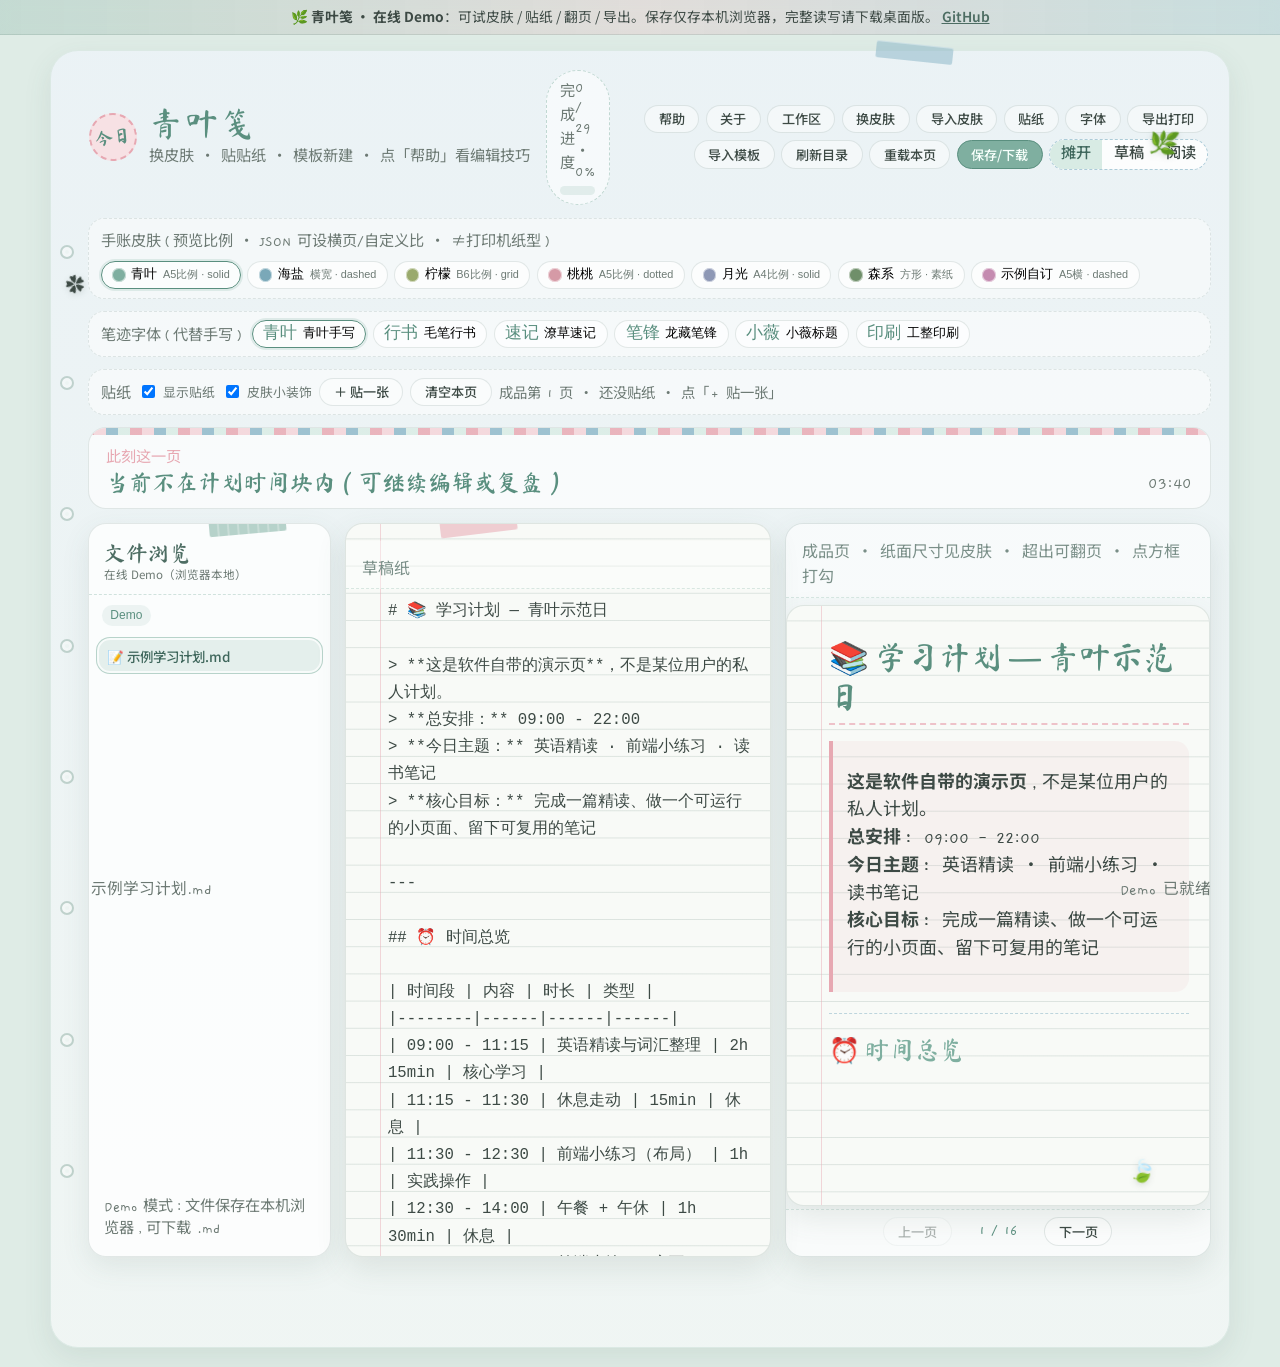
==== commit 0d8078a6: "Release v0.2.0: vector PDF export, skin aspect controls, demo limits. Ship headless Edge/Chrome PDF " ====
--- a/index.html
+++ b/index.html
@@ -9,6 +9,8 @@
   <link href="https://fonts.googleapis.com/css2?family=Gaegu:wght@400;700&family=Liu+Jian+Mao+Cao&family=Long+Cang&family=Ma+Shan+Zheng&family=Noto+Sans+SC:wght@400;500;700&family=ZCOOL+XiaoWei&family=Zhi+Mang+Xing&display=swap" rel="stylesheet" />
   <link rel="stylesheet" href="styles.css" />
   <script defer src="marked.min.js"></script>
+  <script defer src="html2canvas.min.js"></script>
+  <script defer src="jspdf.umd.min.js"></script>
   <script defer src="app.js"></script>
 </head>
 <body data-theme="qingye">
@@ -67,7 +69,7 @@
     </header>
 
     <section class="theme-rail" id="themeRail" aria-label="手账皮肤">
-      <div class="theme-rail-label">手账皮肤（纸张尺寸作用于预览纸面 · 超出翻页）</div>
+      <div class="theme-rail-label">手账皮肤（预览比例 · JSON 可设横页/自定义比 · ≠打印机纸型）</div>
       <div class="theme-chips" id="themeChips"></div>
     </section>
 
@@ -207,8 +209,8 @@
         <div>
           <h2 class="modal-title">导入皮肤</h2>
           <p class="modal-desc">
-            粘贴皮肤 JSON，或选择 <code>.json</code> 文件。可设计纸张大小、横线、边线、装饰。
-            说明见程序目录 <code>skins/README.txt</code>。
+            粘贴皮肤 JSON，或选择 <code>.json</code> 文件。可设计预览比例、横线、边线、装饰。
+            <code>paper.size</code>（a4/a5…）只表示<strong>预览长宽比</strong>；可用 <code>orientation: "landscape"</code> 横页，或 <code>aspect: "16 / 9"</code> 自定义比（优先）。≠打印机纸型；导出 PDF 按屏幕成品页。说明见 <code>skins/README.txt</code>。
           </p>
         </div>
         <button type="button" class="btn soft" id="btnSkinClose">关闭</button>
@@ -239,11 +241,17 @@
         <button type="button" class="btn soft" id="btnExportClose">关闭</button>
       </div>
       <p class="modal-status" id="exportStatus"></p>
+      <div class="import-row export-quality" role="group" aria-label="PDF 清晰度">
+        <label class="chip-check"><input type="radio" name="pdfQuality" value="vector" checked /> 矢量（推荐，清晰且较小）</label>
+        <label class="chip-check"><input type="radio" name="pdfQuality" value="hd" /> 高清位图</label>
+        <label class="chip-check"><input type="radio" name="pdfQuality" value="standard" /> 标准位图</label>
+      </div>
       <div class="import-row export-actions">
-        <button type="button" class="btn primary" id="btnExportWithStickers">带贴纸导出</button>
-        <button type="button" class="btn soft" id="btnExportPlain">不带贴纸导出</button>
-      </div>
-      <p class="modal-foot">将打开打印页，可「另存为 PDF」或下载 HTML。</p>
+        <button type="button" class="btn primary" id="btnExportWithStickers">下载 PDF · 含贴纸</button>
+        <button type="button" class="btn soft" id="btnExportPlain">下载 PDF · 不含贴纸</button>
+        <button type="button" class="btn soft" id="btnExportOpenPage">打开导出页…</button>
+      </div>
+      <p class="modal-foot">矢量：本机 Edge/Chrome 无头打印；页面尺寸=屏幕成品页（不是皮肤名里的 A4/A5 打印纸）。「打开导出页」仅 HTML / 系统打印。</p>
     </div>
   </dialog>
 
--- a/styles.css
+++ b/styles.css
@@ -35,6 +35,25 @@
 
 * { box-sizing: border-box; }
 
+.demo-banner {
+  position: sticky;
+  top: 0;
+  z-index: 40;
+  padding: 0.45rem 0.9rem;
+  text-align: center;
+  font-size: 0.86rem;
+  line-height: 1.45;
+  color: #3d4a45;
+  background: linear-gradient(90deg, rgba(127, 175, 160, 0.28), rgba(231, 168, 178, 0.22), rgba(142, 184, 201, 0.28));
+  border-bottom: 1px solid rgba(90, 120, 110, 0.18);
+  backdrop-filter: blur(6px);
+}
+
+.demo-banner a {
+  color: #4d6d63;
+  font-weight: 600;
+}
+
 html, body {
   margin: 0;
   min-height: 100%;
@@ -906,6 +925,27 @@
   margin-top: 0.5rem;
 }
 
+.export-quality {
+  display: flex;
+  flex-wrap: wrap;
+  gap: 0.65rem 1rem;
+  margin: 0.35rem 0 0.15rem;
+  font-size: 0.92rem;
+  color: var(--ink-soft, #5a6b64);
+}
+
+.export-quality .chip-check {
+  display: inline-flex;
+  align-items: center;
+  gap: 0.35rem;
+  cursor: pointer;
+  user-select: none;
+}
+
+.export-quality .chip-check input {
+  accent-color: var(--sage-deep, #5a8f7f);
+}
+
 .page-sheet {
   flex: 1 1 auto;
   min-height: 0;
@@ -1047,7 +1087,8 @@
   --margin-color: transparent;
 }
 
-/* Paper page size presets — ISO-ish ratios on preview page-stage */
+/* Paper page size presets — ratios set by JS (--page-aspect / --paper-pane-max);
+   CSS fallbacks keep portrait defaults if JS has not run yet. */
 body[data-paper-size="full"] {
   --paper-pane-max: none;
   --page-aspect: auto;
@@ -1096,18 +1137,18 @@
   aspect-ratio: auto;
 }
 
-body[data-paper-size="a5"] .workspace.view-split,
-body[data-paper-size="b6"] .workspace.view-split,
-body[data-paper-size="square"] .workspace.view-split,
-body[data-paper-size="a4"] .workspace.view-split {
+body[data-paper-fixed="1"] .workspace.view-split,
+body[data-paper-fixed="1"] .workspace.view-preview {
   justify-items: center;
 }
 
-body[data-paper-size="a4"] .workspace.view-preview,
-body[data-paper-size="a5"] .workspace.view-preview,
-body[data-paper-size="b6"] .workspace.view-preview,
-body[data-paper-size="square"] .workspace.view-preview {
-  justify-items: center;
+/* Landscape preset pages: give the stage a bit more horizontal room */
+body[data-paper-orient="landscape"][data-paper-fixed="1"] .editor-pane {
+  max-width: min(var(--paper-pane-max), 100%);
+}
+
+body[data-paper-orient="landscape"][data-paper-fixed="1"] .page-stage {
+  width: min(var(--paper-pane-max), 100%);
 }
 
 .pane-label {
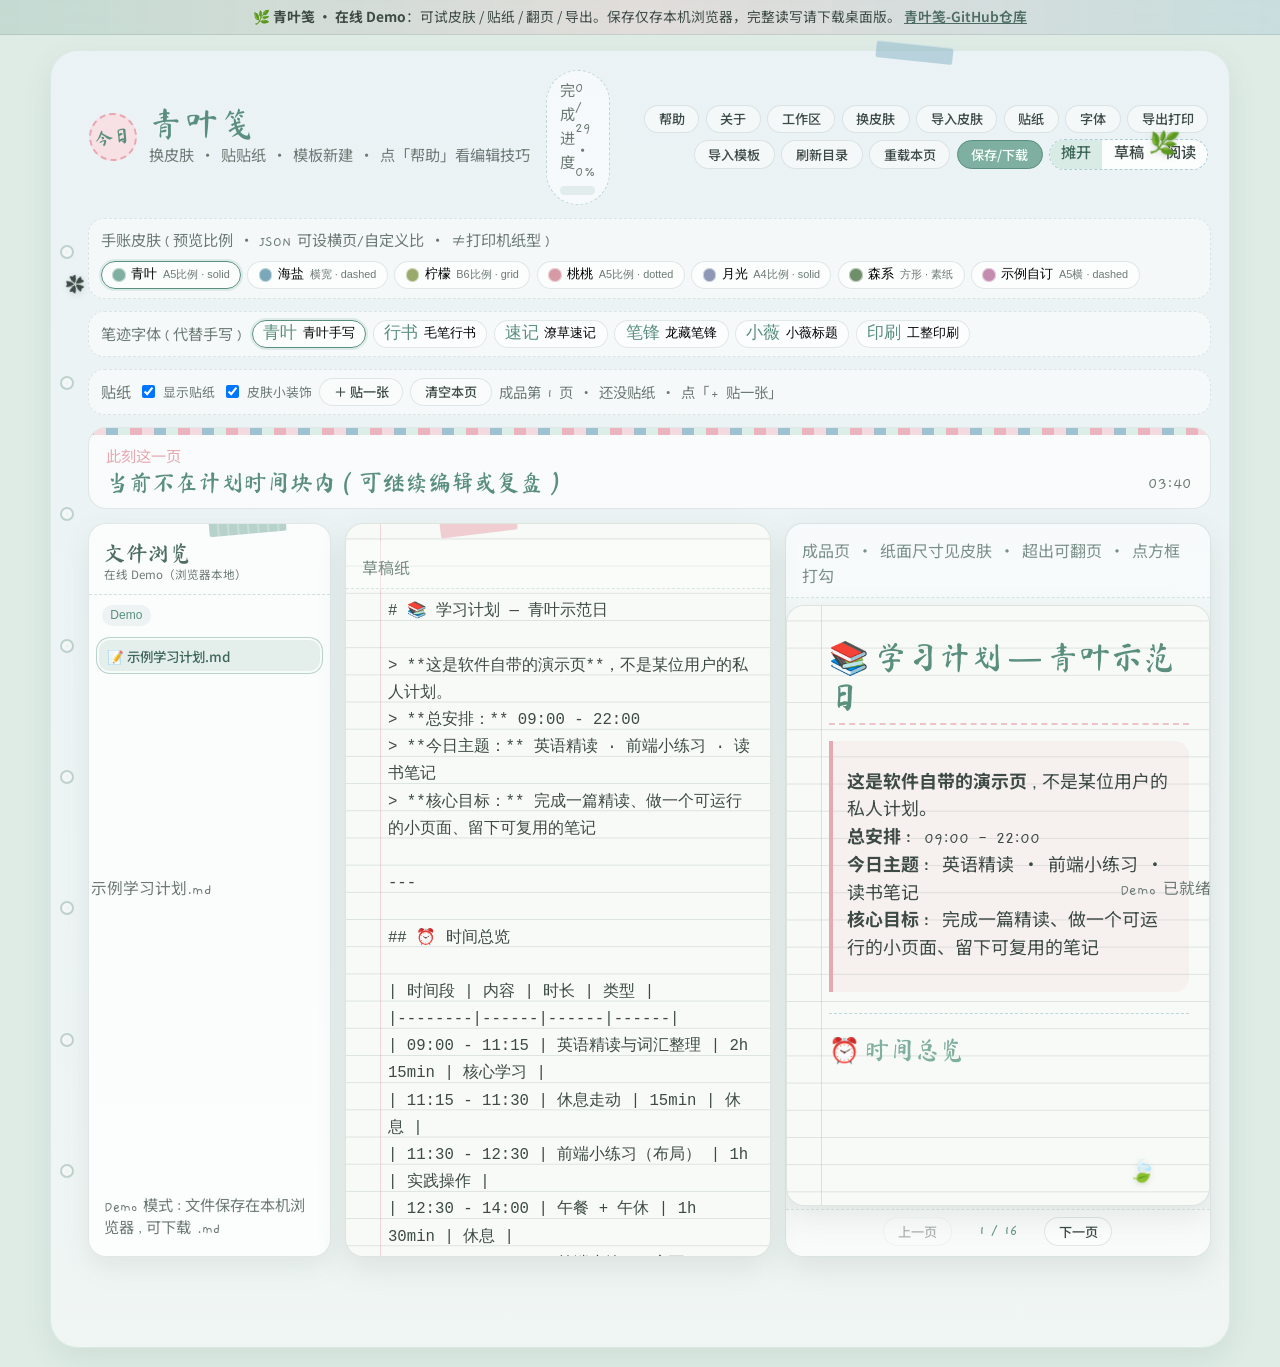
==== commit 7bdd4175: "Fix local server lingering after the editor tab is closed. Add heartbeat plus a short grace shutdown" ====
--- a/index.html
+++ b/index.html
@@ -49,7 +49,7 @@
 
       <div class="actions">
         <button type="button" class="btn soft" id="btnHelp" title="打开编辑技巧帮助">帮助</button>
-        <button type="button" class="btn soft" id="btnQuitApp" title="退出本地程序（关闭后台服务）">退出</button>
+        <button type="button" class="btn soft" id="btnQuitApp" title="退出本地程序（关闭后台服务；关标签页也会自动退出）">退出</button>
         <button type="button" class="btn soft" id="btnWorkspace" title="点选或浏览选择工作区文件夹">工作区</button>
         <button type="button" class="btn soft" id="btnThemes" title="切换手账皮肤（纸张/横线/贴纸）">换皮肤</button>
         <button type="button" class="btn soft" id="btnImportSkin" title="导入自定义皮肤 JSON">导入皮肤</button>
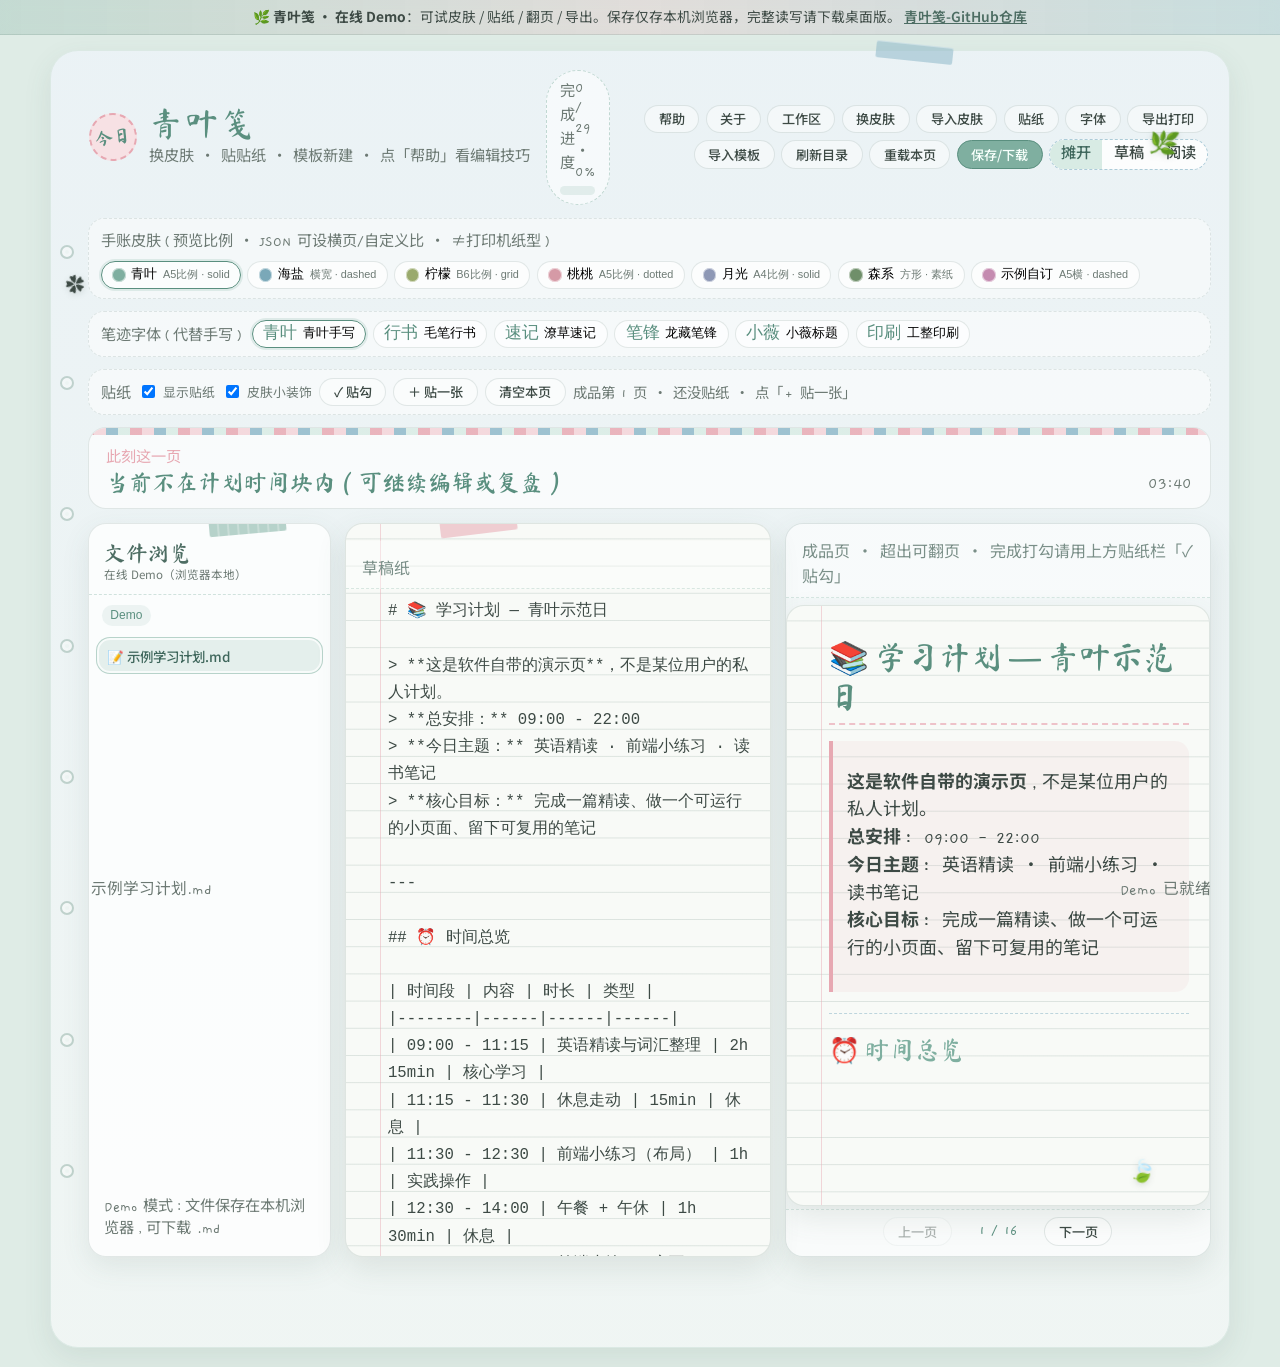
==== commit 3bfa25ea: "Use sticker-rail check stamps instead of clickable preview boxes. Add a one-tap check sticker and up" ====
--- a/index.html
+++ b/index.html
@@ -49,7 +49,7 @@
 
       <div class="actions">
         <button type="button" class="btn soft" id="btnHelp" title="打开编辑技巧帮助">帮助</button>
-        <button type="button" class="btn soft" id="btnQuitApp" title="退出本地程序（关闭后台服务；关标签页也会自动退出）">退出</button>
+        <button type="button" class="btn soft" id="btnQuitApp" title="退出本地程序（关闭后台服务）">退出</button>
         <button type="button" class="btn soft" id="btnWorkspace" title="点选或浏览选择工作区文件夹">工作区</button>
         <button type="button" class="btn soft" id="btnThemes" title="切换手账皮肤（纸张/横线/贴纸）">换皮肤</button>
         <button type="button" class="btn soft" id="btnImportSkin" title="导入自定义皮肤 JSON">导入皮肤</button>
@@ -88,9 +88,10 @@
         <input type="checkbox" id="chkSkinDecor" checked />
         <span>皮肤小装饰</span>
       </label>
+      <button type="button" class="btn soft" id="btnPasteCheck" title="在当前成品页贴一个勾章">✓ 贴勾</button>
       <button type="button" class="btn soft" id="btnAddSticker">＋ 贴一张</button>
       <button type="button" class="btn soft" id="btnClearStickers" title="清空本页用户贴纸">清空本页</button>
-      <span class="sticker-hint" id="stickerHint">贴纸贴在成品页 · 随翻页 · 拖动 / 双击 / 翘边撕掉</span>
+      <span class="sticker-hint" id="stickerHint">完成打勾请用「✓ 贴勾」· 贴纸可拖动 / 双击 / 翘边撕掉</span>
     </section>
 
     <aside class="nowbar" id="nowBar">
@@ -119,7 +120,7 @@
         </section>
         <section class="pane preview-pane" aria-label="预览">
           <div class="tape tape-sky" aria-hidden="true"></div>
-          <div class="pane-label">成品页 · 纸面尺寸见皮肤 · 超出可翻页 · 点方框打勾</div>
+          <div class="pane-label">成品页 · 超出可翻页 · 完成打勾请用上方贴纸栏「✓ 贴勾」</div>
           <div class="page-stage paper-pane" id="pageStage">
             <article class="preview markdown-body page-sheet" id="preview"></article>
             <div class="sticker-layer" id="stickerLayer" aria-hidden="true"></div>
--- a/styles.css
+++ b/styles.css
@@ -1266,13 +1266,27 @@
   align-items: flex-start;
 }
 
-.markdown-body li.task-item input[type="checkbox"] {
-  margin-top: 0.4rem;
+/* 任务旁方框仅展示（完成打勾请用贴纸栏「✓ 贴勾」） */
+.markdown-body .task-box {
+  flex: 0 0 auto;
   width: 1.05rem;
   height: 1.05rem;
-  accent-color: var(--sage-deep);
-  cursor: pointer;
-  flex: 0 0 auto;
+  margin-top: 0.35rem;
+  border: 1.5px solid color-mix(in srgb, var(--sage-deep, #3d5c4a) 40%, white);
+  border-radius: 3px;
+  display: grid;
+  place-items: center;
+  font-size: 0.78rem;
+  line-height: 1;
+  color: var(--sage-deep, #3d5c4a);
+  background: color-mix(in srgb, var(--paper, #fff) 88%, white);
+  pointer-events: none;
+  user-select: none;
+}
+
+.markdown-body li.task-item.done .task-box {
+  background: color-mix(in srgb, var(--blush, #e7a8b2) 35%, white);
+  border-color: color-mix(in srgb, var(--blush, #e7a8b2) 55%, white);
 }
 
 .markdown-body li.task-item.done > .task-text {
